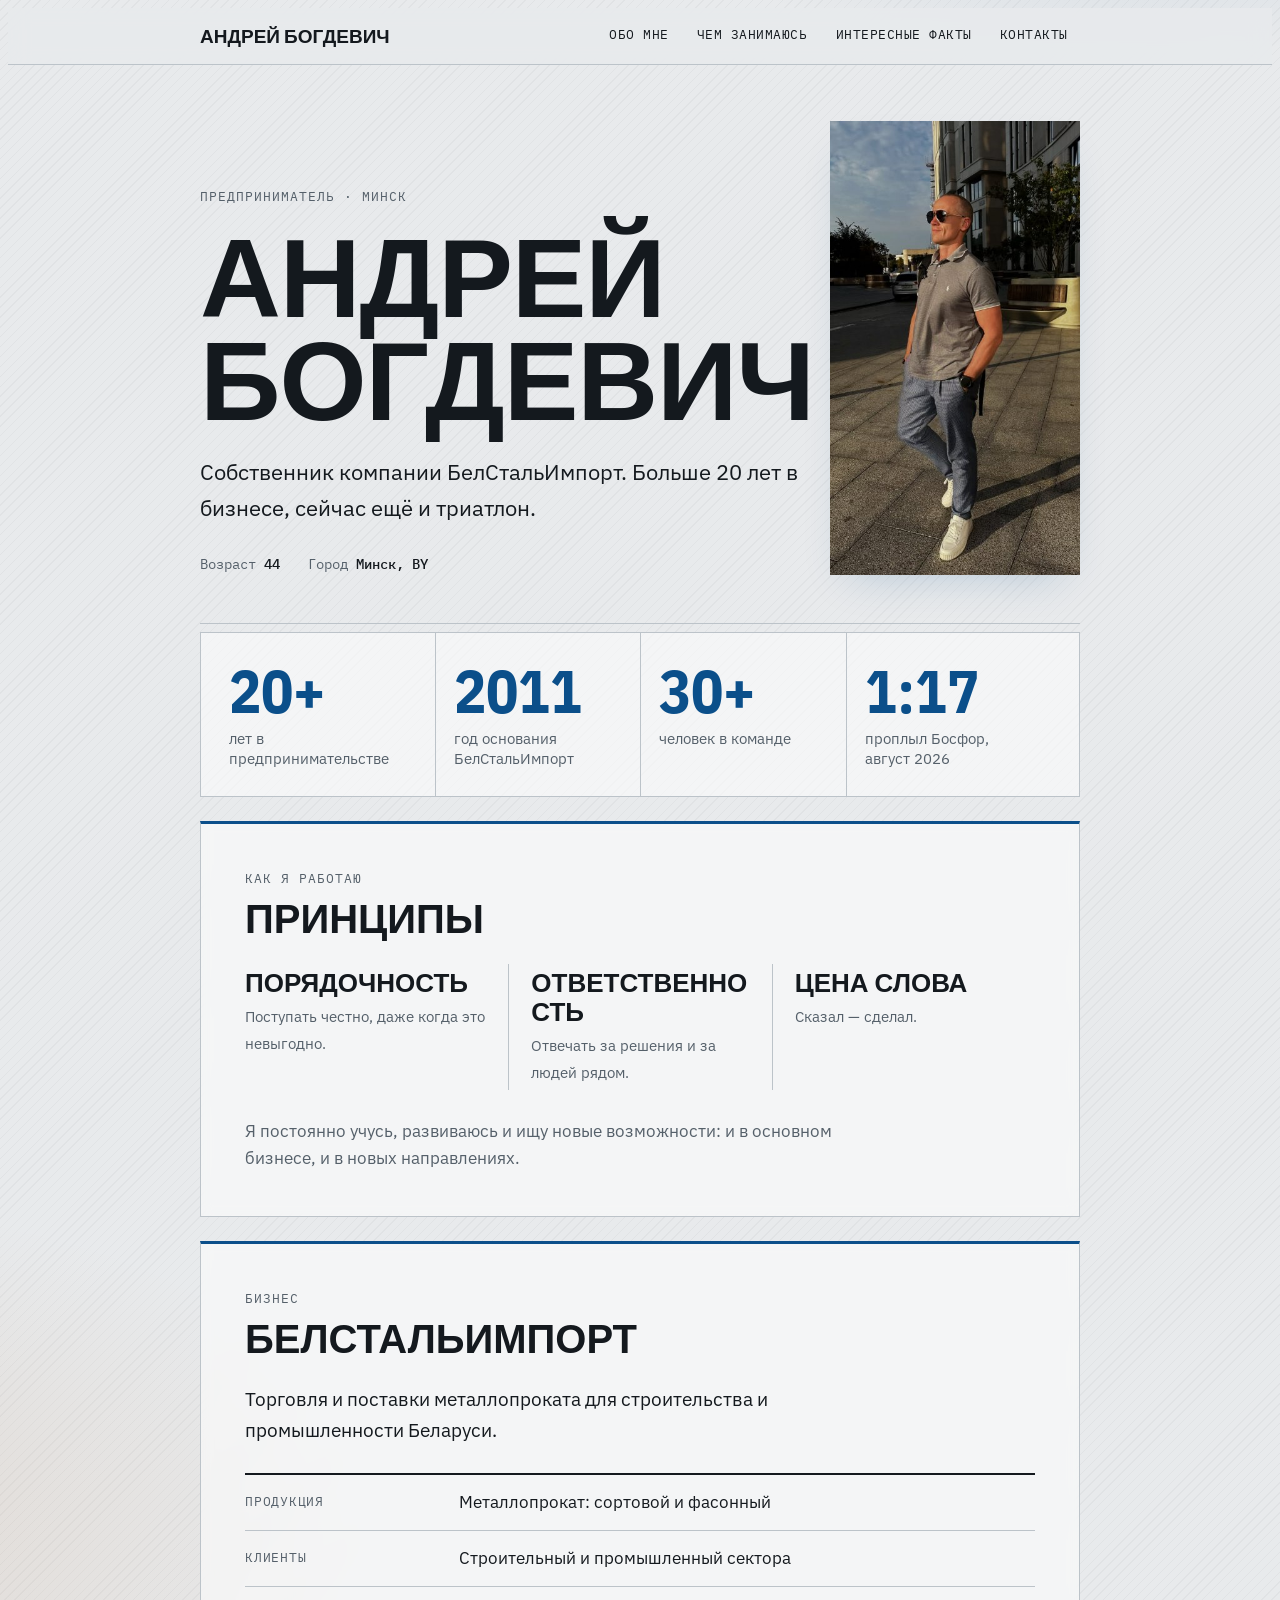
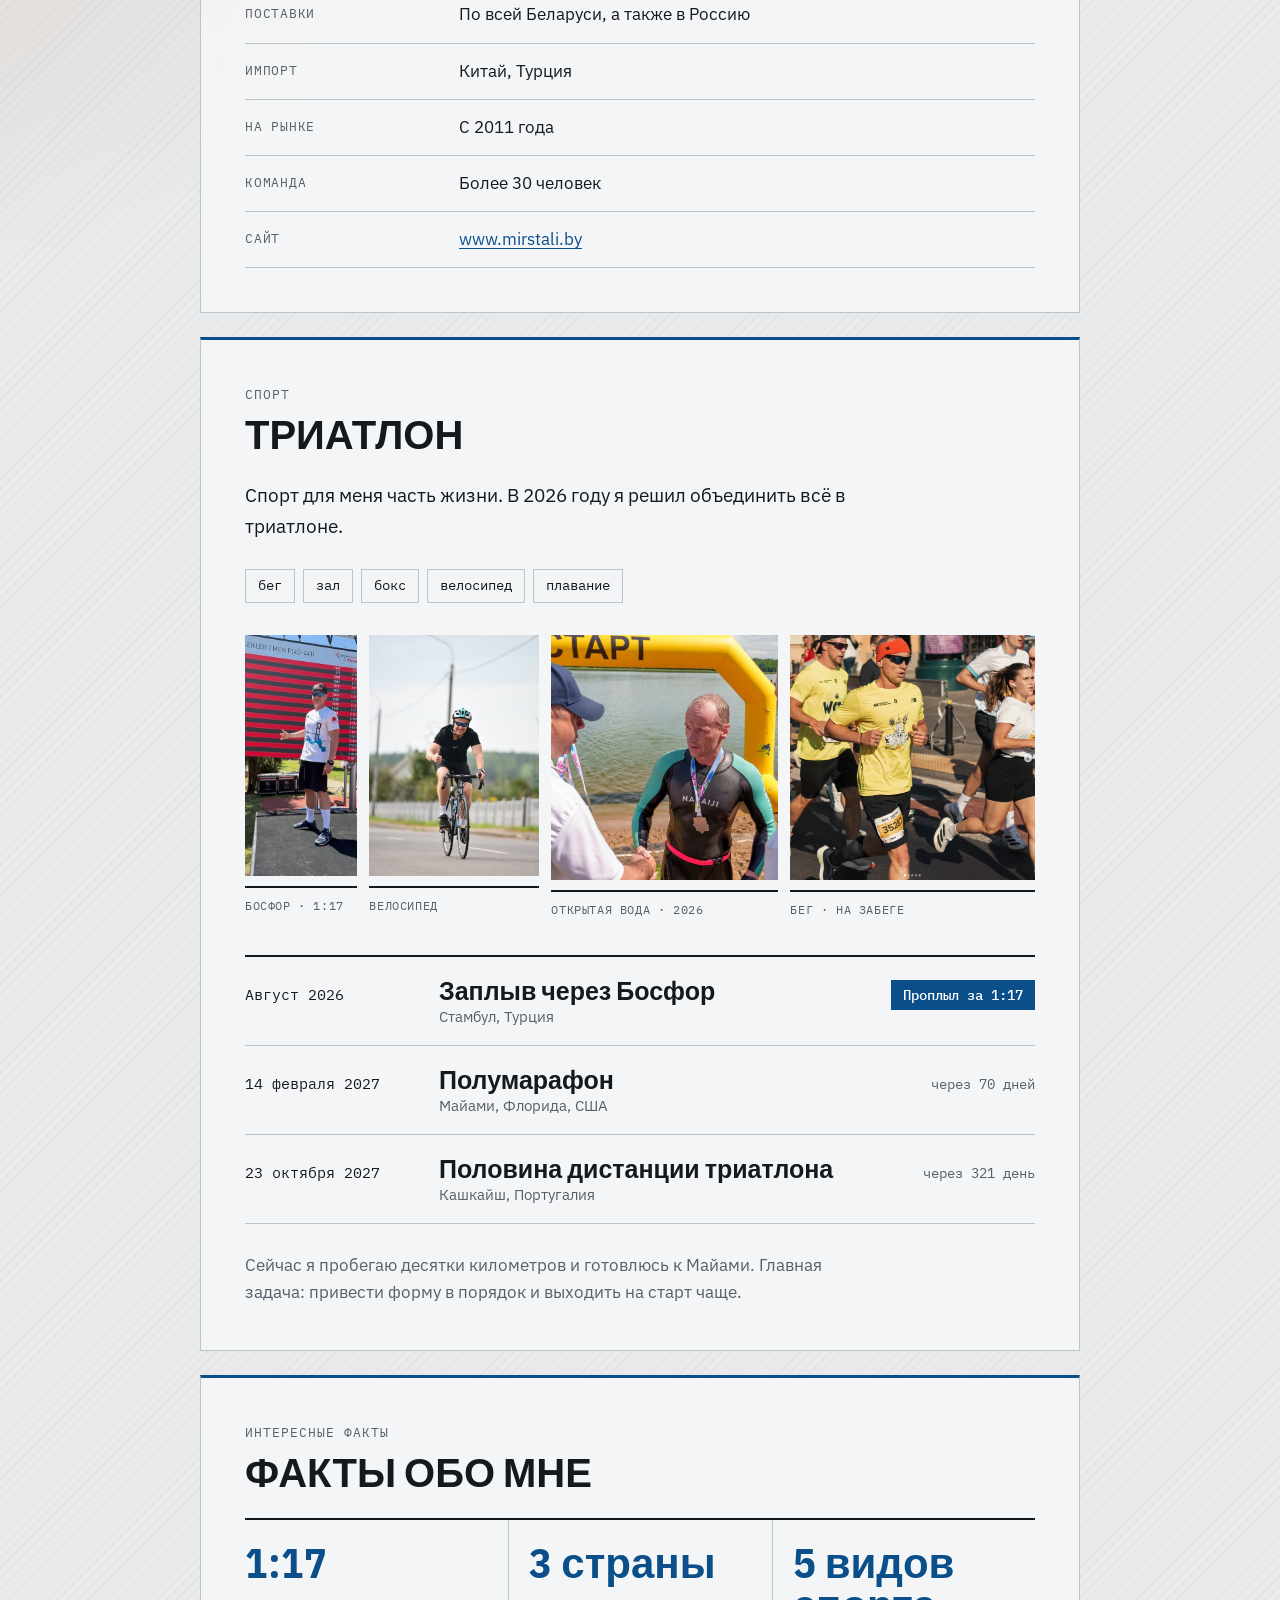
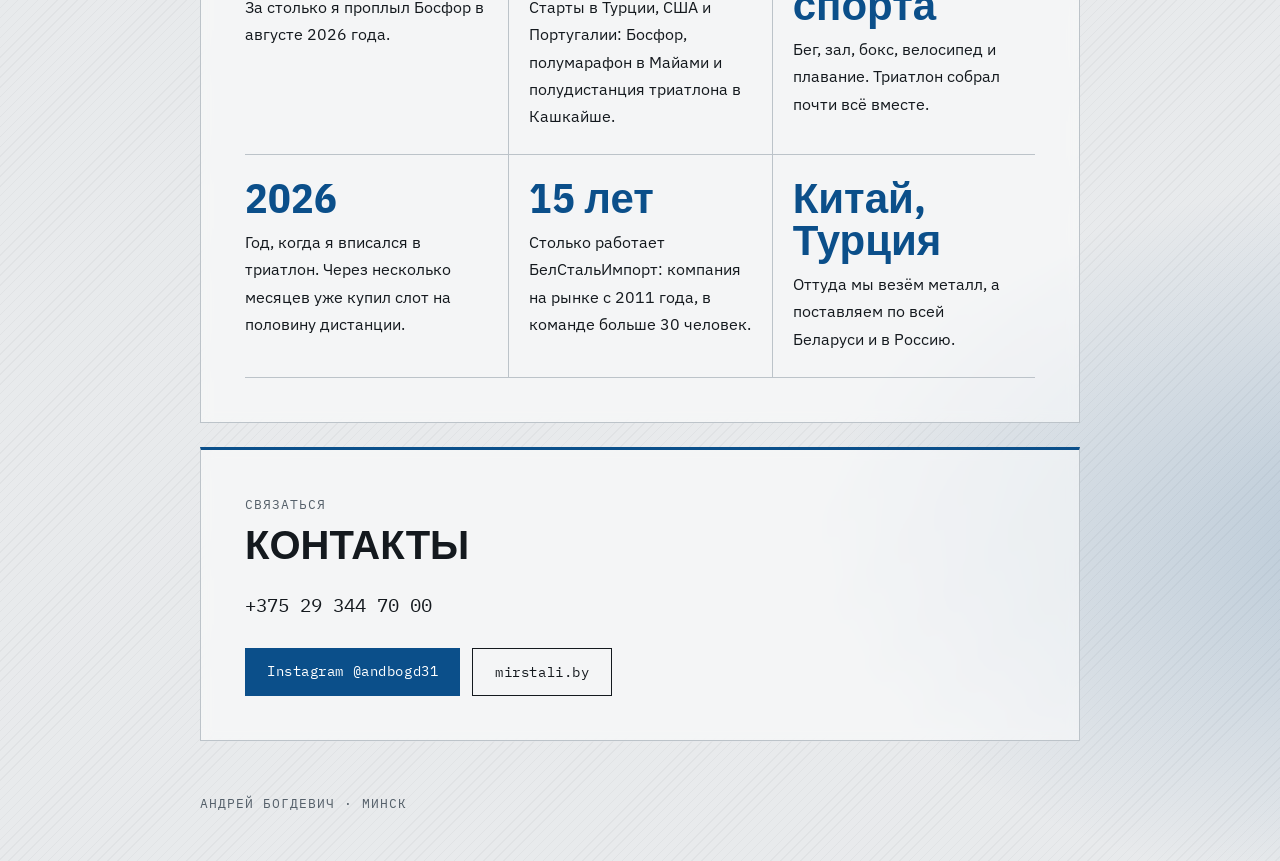
==== index.html @ 74da5e46 "Публикация страницы Persona Co-Authored-By: Claude Opus 5.5 <noreply@anthropic.com>" ====
<!DOCTYPE html>
<html lang="ru">
<head>
<meta charset="utf-8">
<meta name="viewport" content="width=device-width, initial-scale=1, viewport-fit=cover">
<title>Андрей Богдевич</title>
<meta name="description" content="Андрей Богдевич — предприниматель, собственник БелСтальИмпорт, триатлет.">
<link rel="stylesheet" href="https://fonts.googleapis.com/css2?family=IBM+Plex+Mono:wght@400;500&family=IBM+Plex+Sans+Condensed:wght@600;700&family=IBM+Plex+Sans:wght@400;500&display=swap">
<style>
  /* Layout: one steel-grey column, mill-certificate style spec rows, race calendar as a ruled table */
  :root {
    --bg: #E8EAEC;
    --surface: #F3F4F5;
    --fg: #14191E;
    --muted: #55606A;
    --line: #BCC3C9;
    --accent: #0B4F8A;
    --accent-fg: #FFFFFF;
    --glow: rgba(11, 79, 138, .22);
    --glow2: rgba(176, 112, 52, .12);
    --grain: rgba(20, 25, 30, .035);
    --panel: rgba(255, 255, 255, .55);
    --navbg: rgba(232, 234, 236, .88);
    --font-display: "IBM Plex Sans Condensed", "Arial Narrow", Arial, sans-serif;
    --font-body: "IBM Plex Sans", system-ui, -apple-system, "Segoe UI", sans-serif;
    --font-mono: "IBM Plex Mono", ui-monospace, Consolas, monospace;
  }
  @media (prefers-color-scheme: dark) {
    :root:not([data-theme="light"]) {
      --bg: #101418; --surface: #181E24; --fg: #E7EAED; --muted: #98A3AD;
      --line: #2E3740; --accent: #6DB1EE; --accent-fg: #0B1218; --glow: rgba(109,177,238,.18); --glow2: rgba(200,140,80,.09); --grain: rgba(255,255,255,.025); --panel: rgba(24,30,36,.6); --navbg: rgba(16,20,24,.88); color-scheme: dark;
    }
  }
  :root[data-theme="dark"] {
    --bg: #101418; --surface: #181E24; --fg: #E7EAED; --muted: #98A3AD;
    --line: #2E3740; --accent: #6DB1EE; --accent-fg: #0B1218; --glow: rgba(109,177,238,.18); --glow2: rgba(200,140,80,.09); --grain: rgba(255,255,255,.025); --panel: rgba(24,30,36,.6); --navbg: rgba(16,20,24,.88); color-scheme: dark;
  }

  * { box-sizing: border-box; }
  body {
    background:
      radial-gradient(1100px 620px at 88% -8%, var(--glow), transparent 62%),
      radial-gradient(900px 560px at -12% 38%, var(--glow2), transparent 60%),
      radial-gradient(1000px 600px at 110% 92%, var(--glow), transparent 60%),
      repeating-linear-gradient(135deg, var(--grain) 0 1px, transparent 1px 7px),
      var(--bg);
    color: var(--fg);
    font-family: var(--font-body); font-size: 17px; line-height: 1.6;
    padding-block: 0;
  }
  .wrap {
    max-width: 920px; margin: 0 auto;
    padding-left: max(20px, env(safe-area-inset-left, 0px));
    padding-right: max(20px, env(safe-area-inset-right, 0px));
  }
  a { color: var(--accent); text-underline-offset: 3px; }
  a:focus-visible { outline: 2px solid var(--accent); outline-offset: 3px; }

  .label {
    font-family: var(--font-mono); font-size: 12.5px; letter-spacing: .08em;
    text-transform: uppercase; color: var(--muted);
  }

  /* hero */
  .hero { padding-block: 56px 48px; border-bottom: 1px solid var(--line); }
  .hero h1 {
    font-family: var(--font-display); font-weight: 700; text-transform: uppercase;
    font-size: clamp(46px, 11vw, 112px); line-height: .92; letter-spacing: -.01em;
    margin: 18px 0 24px; text-wrap: balance;
  }
  .hero .role { font-size: clamp(18px, 2.6vw, 22px); max-width: 34em; margin: 0 0 28px; }
  .meta { display: flex; flex-wrap: wrap; gap: 8px 28px; }
  .meta span { font-family: var(--font-mono); font-size: 14px; color: var(--muted); }
  .meta b { color: var(--fg); font-weight: 500; }

  /* figures */
  .figures {
    display: grid; grid-template-columns: repeat(4, 1fr); border-bottom: 1px solid var(--line);
  }
  .fig { padding: 28px 18px 28px 0; min-width: 0; }
  .fig + .fig { padding-left: 18px; border-left: 1px solid var(--line); }
  .fig .n {
    font-family: var(--font-display); font-weight: 700; font-size: clamp(38px, 7vw, 60px);
    line-height: 1; color: var(--accent); font-variant-numeric: tabular-nums;
  }
  .fig .t { font-size: 14.5px; color: var(--muted); margin-top: 8px; line-height: 1.35; }

  section {
    background: var(--panel); border: 1px solid var(--line); border-top: 3px solid var(--accent);
    padding: 44px clamp(18px, 4vw, 44px); margin-block: 24px;
    -webkit-backdrop-filter: blur(6px); backdrop-filter: blur(6px);
  }
  .figures { background: var(--panel); border: 1px solid var(--line); margin-top: 8px; padding-inline: clamp(14px, 3vw, 28px); }
  h2 {
    font-family: var(--font-display); font-weight: 700; text-transform: uppercase;
    font-size: clamp(28px, 5vw, 40px); line-height: 1; margin: 10px 0 26px;
  }
  p.lead { font-size: 19px; max-width: 36em; margin: 0 0 28px; }

  /* spec sheet */
  .spec { margin: 0; border-top: 2px solid var(--fg); }
  .spec > div {
    display: grid; grid-template-columns: 190px 1fr; gap: 6px 24px;
    padding: 14px 0; border-bottom: 1px solid var(--line);
  }
  .spec dt { font-family: var(--font-mono); font-size: 13px; letter-spacing: .06em; text-transform: uppercase; color: var(--muted); padding-top: 3px; }
  .spec dd { margin: 0; min-width: 0; }

  /* principles */
  .principles { display: grid; grid-template-columns: repeat(3, 1fr); gap: 0; margin: 0; padding: 0; list-style: none; }
  .principles li { padding: 4px 22px 4px 0; min-width: 0; }
  .principles li + li { padding-left: 22px; border-left: 1px solid var(--line); }
  .principles strong { display: block; font-family: var(--font-display); font-size: clamp(19px, 2.4vw, 26px); overflow-wrap: anywhere; text-transform: uppercase; line-height: 1.1; margin-bottom: 6px; }
  .principles span { color: var(--muted); font-size: 15px; }

  /* race calendar */
  .disc { display: flex; flex-wrap: wrap; gap: 8px; margin: 0 0 32px; padding: 0; list-style: none; }
  .disc li { font-family: var(--font-mono); font-size: 13.5px; padding: 5px 12px; border: 1px solid var(--line); background: var(--surface); }
  .races { border-top: 2px solid var(--fg); margin: 0; padding: 0; list-style: none; }
  .race {
    display: grid; grid-template-columns: 170px 1fr auto; gap: 6px 24px; align-items: baseline;
    padding: 20px 0; border-bottom: 1px solid var(--line);
  }
  .race .date { font-family: var(--font-mono); font-size: 15px; font-variant-numeric: tabular-nums; }
  .race .name { font-family: var(--font-display); font-weight: 600; font-size: 25px; line-height: 1.15; }
  .race .place { color: var(--muted); font-size: 15px; display: block; font-family: var(--font-body); font-weight: 400; margin-top: 2px; }
  .race .stat { font-family: var(--font-mono); font-size: 14px; text-align: right; color: var(--muted); min-width: 0; }
  .race.done .stat { color: var(--accent-fg); background: var(--accent); padding: 4px 12px; font-weight: 500; }
  .goal { margin: 28px 0 0; max-width: 36em; color: var(--muted); }

  /* photos */
  /* photos shown whole: each figure grows by its width/height ratio, so a row shares one height and nothing is cropped */
  .photos { display: flex; gap: 12px; margin: 0 0 36px; align-items: flex-start; }
  .photos .row { display: flex; gap: 12px; min-width: 0; flex-basis: 0; align-items: flex-start; }
  .photos figure { margin: 0; min-width: 0; flex-basis: 0; }
  .photos img { display: block; width: 100%; height: auto; max-width: 100%; background: var(--surface); }
  .photos figcaption { font-family: var(--font-mono); font-size: 12px; letter-spacing: .05em; text-transform: uppercase; color: var(--muted); padding-top: 8px; border-top: 2px solid var(--fg); margin-top: 10px; }
  @media (max-width: 720px) {
    .photos { flex-direction: column; gap: 20px; }
    .photos .row { width: 100%; flex: none !important; }
  }

  /* hero portrait */
  .hero { display: grid; grid-template-columns: minmax(0, 1fr) 250px; gap: 32px; align-items: end; }
  .hero-text { min-width: 0; }
  .portrait { margin: 0; }
  .portrait img { display: block; width: 100%; max-width: 100%; height: auto; background: var(--surface); box-shadow: 0 18px 40px -18px var(--glow); }
  @media (max-width: 720px) {
    .hero { grid-template-columns: 1fr; gap: 24px; }
    .portrait { order: -1; width: min(60%, 240px); }
  }

  /* contacts */
  .links { display: flex; flex-wrap: wrap; gap: 12px; margin-top: 4px; }
  .btn {
    display: inline-block; padding: 12px 22px; background: var(--accent); color: var(--accent-fg);
    text-decoration: none; font-family: var(--font-mono); font-size: 14px; letter-spacing: .04em;
  }
  .btn.alt { background: transparent; color: var(--fg); border: 1px solid var(--fg); }
  .btn:hover { filter: brightness(1.12); }
  .btn:focus-visible { outline: 2px solid var(--fg); outline-offset: 3px; }
  footer { padding-block: 28px 40px; }

  @media (max-width: 720px) {
    body { font-size: 16.5px; }
    .figures { grid-template-columns: repeat(2, 1fr); }
    .fig:nth-child(3) { padding-left: 0; border-left: 0; }
    .fig:nth-child(n+3) { border-top: 1px solid var(--line); }
    .spec > div { grid-template-columns: 1fr; gap: 2px; }
    .principles { grid-template-columns: 1fr; gap: 20px; }
    .principles li, .principles li + li { padding: 0; border-left: 0; }
    .race { grid-template-columns: 1fr; gap: 4px; }
    .race .stat { text-align: left; }
    .race.done .stat { justify-self: start; }
  }
  @media (prefers-reduced-motion: no-preference) {
    .btn { transition: filter .15s; }
  }
  /* top navigation */
  html { scroll-padding-top: calc(64px + env(safe-area-inset-top, 0px)); }
  @media (prefers-reduced-motion: no-preference) { html { scroll-behavior: smooth; } }
  body::before { content: ""; position: fixed; inset: 0 0 auto; height: env(safe-area-inset-top, 0px); z-index: 30; background: var(--navbg); }
  .topnav {
    position: sticky; top: env(safe-area-inset-top, 0px); z-index: 20;
    background: var(--navbg); border-bottom: 1px solid var(--line);
    -webkit-backdrop-filter: blur(10px); backdrop-filter: blur(10px);
  }
  .topnav .in {
    max-width: 920px; margin: 0 auto; min-height: 56px;
    display: flex; align-items: center; justify-content: space-between; gap: 16px;
    padding-left: max(20px, env(safe-area-inset-left, 0px));
    padding-right: max(20px, env(safe-area-inset-right, 0px));
  }
  .brand { font-family: var(--font-display); font-weight: 700; font-size: 19px; text-transform: uppercase; color: var(--fg); text-decoration: none; white-space: nowrap; }
  .topnav nav { display: flex; gap: 4px; overflow-x: auto; min-width: 0; scrollbar-width: none; }
  .topnav nav a {
    font-family: var(--font-mono); font-size: 13px; letter-spacing: .04em; text-transform: uppercase;
    color: var(--fg); text-decoration: none; padding: 8px 12px; white-space: nowrap; border-bottom: 2px solid transparent;
  }
  .topnav nav a:hover { color: var(--accent); border-bottom-color: var(--accent); }
  .topnav nav a:focus-visible { outline: 2px solid var(--accent); outline-offset: 2px; }
  @media (max-width: 720px) {
    .brand { display: none; }
    .topnav .in { justify-content: flex-start; }
    .topnav nav a { padding: 8px 10px; font-size: 12px; }
  }

  /* facts */
  .facts { list-style: none; margin: 0; padding: 0; display: grid; grid-template-columns: repeat(3, 1fr); gap: 0; border-top: 2px solid var(--fg); }
  .facts li { padding: 22px 20px 24px 0; border-bottom: 1px solid var(--line); min-width: 0; }
  .facts li:not(:nth-child(3n+1)) { padding-left: 20px; border-left: 1px solid var(--line); }
  .facts .k { display: block; font-family: var(--font-display); font-weight: 700; font-size: clamp(30px, 4.6vw, 42px); line-height: 1; color: var(--accent); margin-bottom: 10px; font-variant-numeric: tabular-nums; }
  .facts span { font-size: 15.5px; }
  @media (max-width: 720px) {
    .facts { grid-template-columns: 1fr; }
    .facts li, .facts li:not(:nth-child(3n+1)) { padding: 18px 0; border-left: 0; }
  }</style>
</head>
<body>

<header class="topnav">
  <div class="in">
    <a class="brand" href="#about">Андрей Богдевич</a>
    <nav aria-label="Разделы">
      <a href="#about">Обо мне</a>
      <a href="#work">Чем занимаюсь</a>
      <a href="#facts">Интересные факты</a>
      <a href="#contacts">Контакты</a>
    </nav>
  </div>
</header>

<main class="wrap">  <header class="hero" id="about">
    <div class="hero-text">
    <div class="label">Предприниматель · Минск</div>
    <h1>Андрей<br>Богдевич</h1>
    <p class="role">Собственник компании БелСтальИмпорт. Больше 20 лет в бизнесе, сейчас ещё и триатлон.</p>
    <div class="meta">
      <span>Возраст <b>44</b></span>
      <span>Город <b>Минск, BY</b></span>
    </div>
    </div>
    <figure class="portrait">
      <img src="images/portrait.jpg" alt="Андрей Богдевич в городе, в солнечных очках" width="399" height="725">
    </figure>
  </header>

  <div class="figures">
    <div class="fig"><div class="n">20+</div><div class="t">лет в предпринимательстве</div></div>
    <div class="fig"><div class="n">2011</div><div class="t">год основания БелСтальИмпорт</div></div>
    <div class="fig"><div class="n">30+</div><div class="t">человек в команде</div></div>
    <div class="fig"><div class="n">1:17</div><div class="t">проплыл Босфор, август 2026</div></div>
  </div>

  <section id="values">
    <div class="label">Как я работаю</div>
    <h2>Принципы</h2>
    <ul class="principles">
      <li><strong>Порядочность</strong><span>Поступать честно, даже когда это невыгодно.</span></li>
      <li><strong>Ответственность</strong><span>Отвечать за решения и за людей рядом.</span></li>
      <li><strong>Цена слова</strong><span>Сказал — сделал.</span></li>
    </ul>
    <p class="goal">Я постоянно учусь, развиваюсь и ищу новые возможности: и в основном бизнесе, и в новых направлениях.</p>  </section>

  <section id="work">
    <div class="label">Бизнес</div>
    <h2>БелСтальИмпорт</h2>
    <p class="lead">Торговля и поставки металлопроката для строительства и промышленности Беларуси.</p>
    <dl class="spec">
      <div><dt>Продукция</dt><dd>Металлопрокат: сортовой и фасонный</dd></div>
      <div><dt>Клиенты</dt><dd>Строительный и промышленный сектора</dd></div>
      <div><dt>Поставки</dt><dd>По всей Беларуси, а также в Россию</dd></div>
      <div><dt>Импорт</dt><dd>Китай, Турция</dd></div>
      <div><dt>На рынке</dt><dd>С 2011 года</dd></div>
      <div><dt>Команда</dt><dd>Более 30 человек</dd></div>
      <div><dt>Сайт</dt><dd><a href="https://www.mirstali.by" target="_blank" rel="noopener">www.mirstali.by</a></dd></div>
    </dl>
  </section>



  <section id="sport">
    <div class="label">Спорт</div>
    <h2>Триатлон</h2>
    <p class="lead">Спорт для меня часть жизни. В 2026 году я решил объединить всё в триатлоне.</p>
    <ul class="disc">
      <li>бег</li><li>зал</li><li>бокс</li><li>велосипед</li><li>плавание</li>
    </ul>

    <div class="photos">
      <div class="row" style="flex-grow:1.173">
        <figure style="flex-grow:0.467">
          <img src="images/bosphorus.jpg" alt="Андрей у табло результатов заплыва через Босфор, категория мужчины 40–44" width="327" height="700">
          <figcaption>Босфор · 1:17</figcaption>
        </figure>
        <figure style="flex-grow:0.706">
          <img src="images/bike.jpg" alt="Андрей на шоссейном велосипеде показывает большой палец" width="550" height="779">
          <figcaption>Велосипед</figcaption>
        </figure>
      </div>
      <div class="row" style="flex-grow:1.926">
        <figure style="flex-grow:0.927">
          <img src="images/swim.jpg" alt="Андрей в гидрокостюме с медалью на финише заплыва на открытой воде" width="725" height="782">
          <figcaption>Открытая вода · 2026</figcaption>
        </figure>
        <figure style="flex-grow:0.999">
          <img src="images/run.jpg" alt="Андрей бежит на забеге со стартовым номером" width="840" height="841">
          <figcaption>Бег · на забеге</figcaption>
        </figure>
      </div>
    </div>

    <ol class="races">
      <li class="race done">
        <span class="date">Август 2026</span>
        <span class="name">Заплыв через Босфор<span class="place">Стамбул, Турция</span></span>
        <span class="stat">Проплыл за 1:17</span>
      </li>
      <li class="race">
        <span class="date">14 февраля 2027</span>
        <span class="name">Полумарафон<span class="place">Майами, Флорида, США</span></span>
        <span class="stat" data-date="2027-02-14"></span>
      </li>
      <li class="race">
        <span class="date">23 октября 2027</span>
        <span class="name">Половина дистанции триатлона<span class="place">Кашкайш, Португалия</span></span>
        <span class="stat" data-date="2027-10-23"></span>
      </li>
    </ol>
    <p class="goal">Сейчас я пробегаю десятки километров и готовлюсь к Майами. Главная задача: привести форму в порядок и выходить на старт чаще.</p>
  </section>

  <section id="facts">
    <div class="label">Интересные факты</div>
    <h2>Факты обо мне</h2>
    <ul class="facts">
      <li><b class="k">1:17</b><span>За столько я проплыл Босфор в августе 2026 года.</span></li>
      <li><b class="k">3 страны</b><span>Старты в Турции, США и Португалии: Босфор, полумарафон в Майами и полудистанция триатлона в Кашкайше.</span></li>
      <li><b class="k">5 видов спорта</b><span>Бег, зал, бокс, велосипед и плавание. Триатлон собрал почти всё вместе.</span></li>
      <li><b class="k">2026</b><span>Год, когда я вписался в триатлон. Через несколько месяцев уже купил слот на половину дистанции.</span></li>
      <li><b class="k">15 лет</b><span>Столько работает БелСтальИмпорт: компания на рынке с 2011 года, в команде больше 30 человек.</span></li>
      <li><b class="k">Китай, Турция</b><span>Оттуда мы везём металл, а поставляем по всей Беларуси и в Россию.</span></li>
    </ul>
  </section>

  <section id="contacts">    <div class="label">Связаться</div>
    <h2>Контакты</h2>
    <p class="lead" style="font-family:var(--font-mono);user-select:all">+375 29 344 70 00</p>
    <div class="links">
      <a class="btn" href="https://www.instagram.com/andbogd31" target="_blank" rel="noopener">Instagram @andbogd31</a>
      <a class="btn alt" href="https://www.mirstali.by" target="_blank" rel="noopener">mirstali.by</a>
    </div>
  </section>

  <footer class="label">Андрей Богдевич · Минск</footer>
</main>

<script>
  (function () {
    try {
      var now = new Date();
      var today = new Date(now.getFullYear(), now.getMonth(), now.getDate());
      document.querySelectorAll('[data-date]').forEach(function (el) {
        var p = el.getAttribute('data-date').split('-');
        var d = new Date(+p[0], +p[1] - 1, +p[2]);
        var days = Math.round((d - today) / 86400000);
        if (days > 0) {
          var m = days % 10, h = days % 100, w = 'дней';
          if (h < 11 || h > 14) { if (m === 1) w = 'день'; else if (m > 1 && m < 5) w = 'дня'; }
          el.textContent = 'через ' + days + ' ' + w;
        } else if (days === 0) {
          el.textContent = 'сегодня';
        } else {
          el.textContent = 'позади';
        }
      });
    } catch (e) {}
  })();
</script>

</body>
</html>
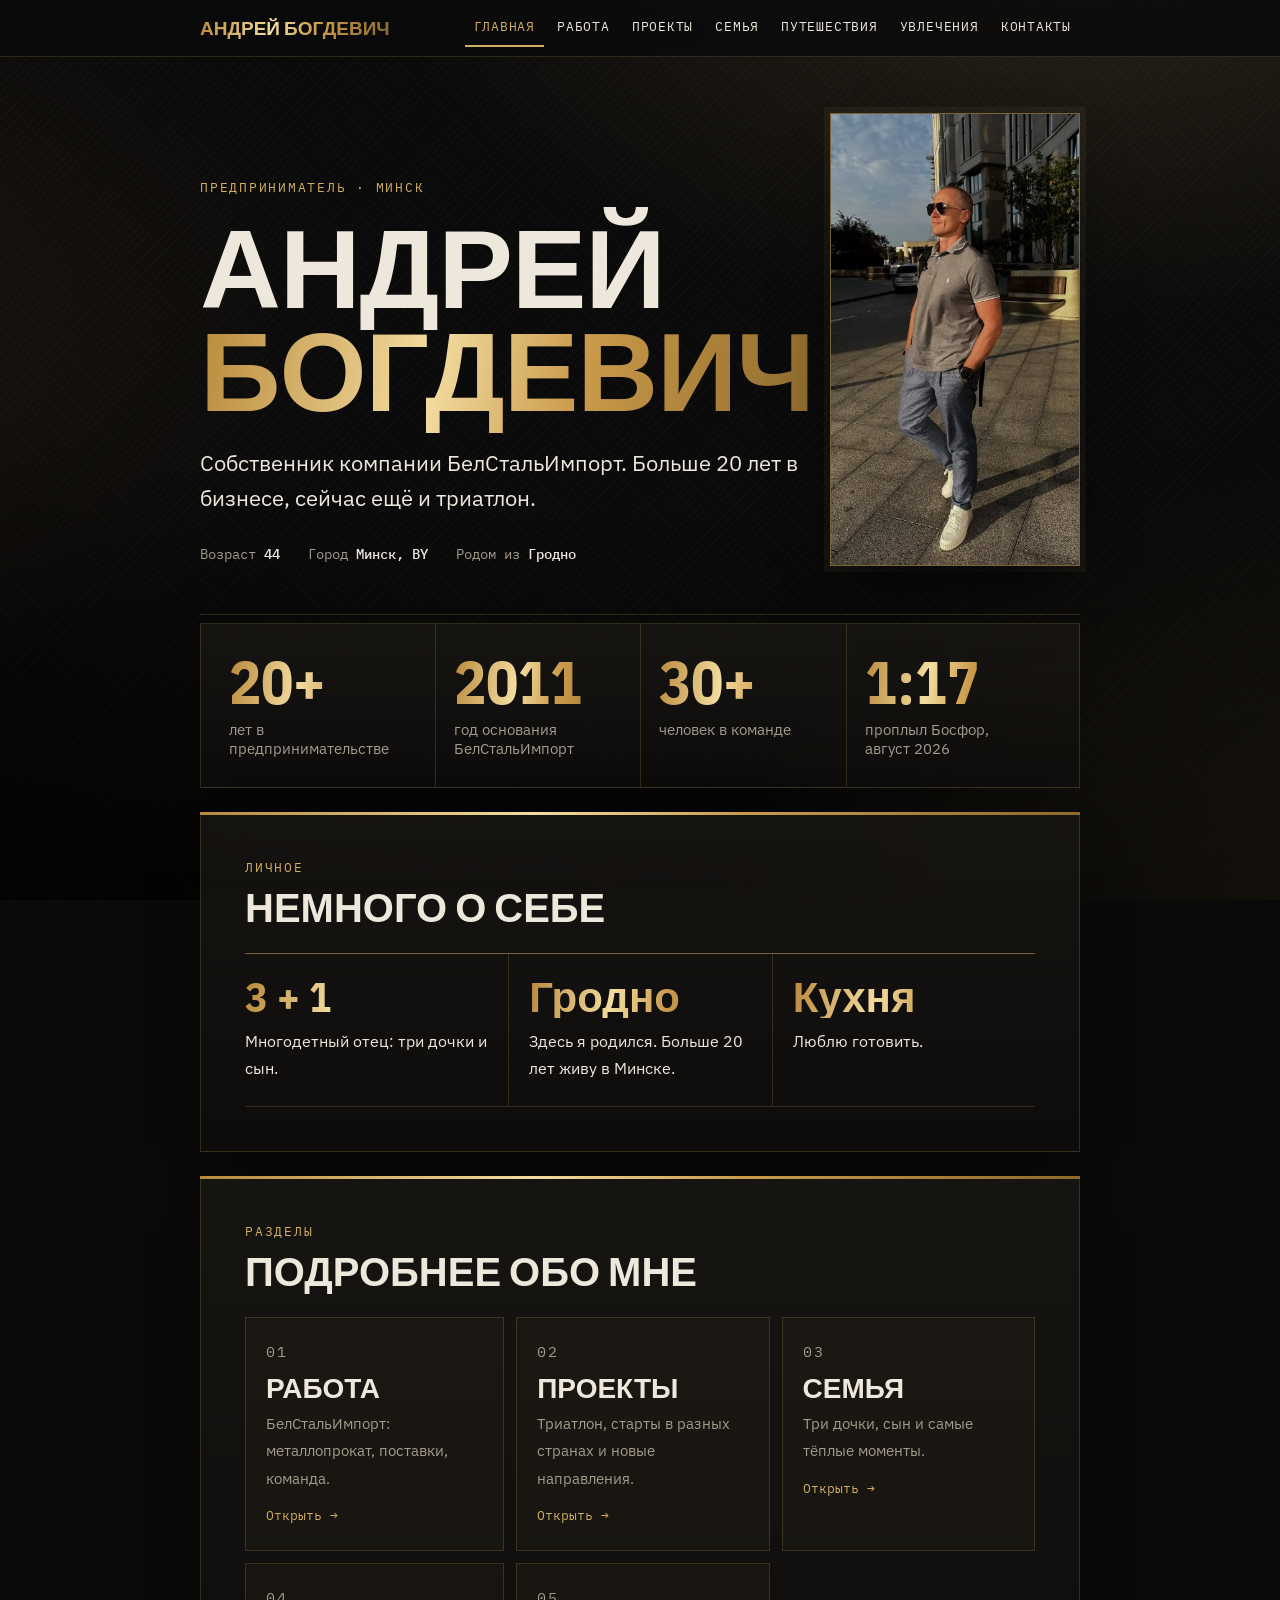
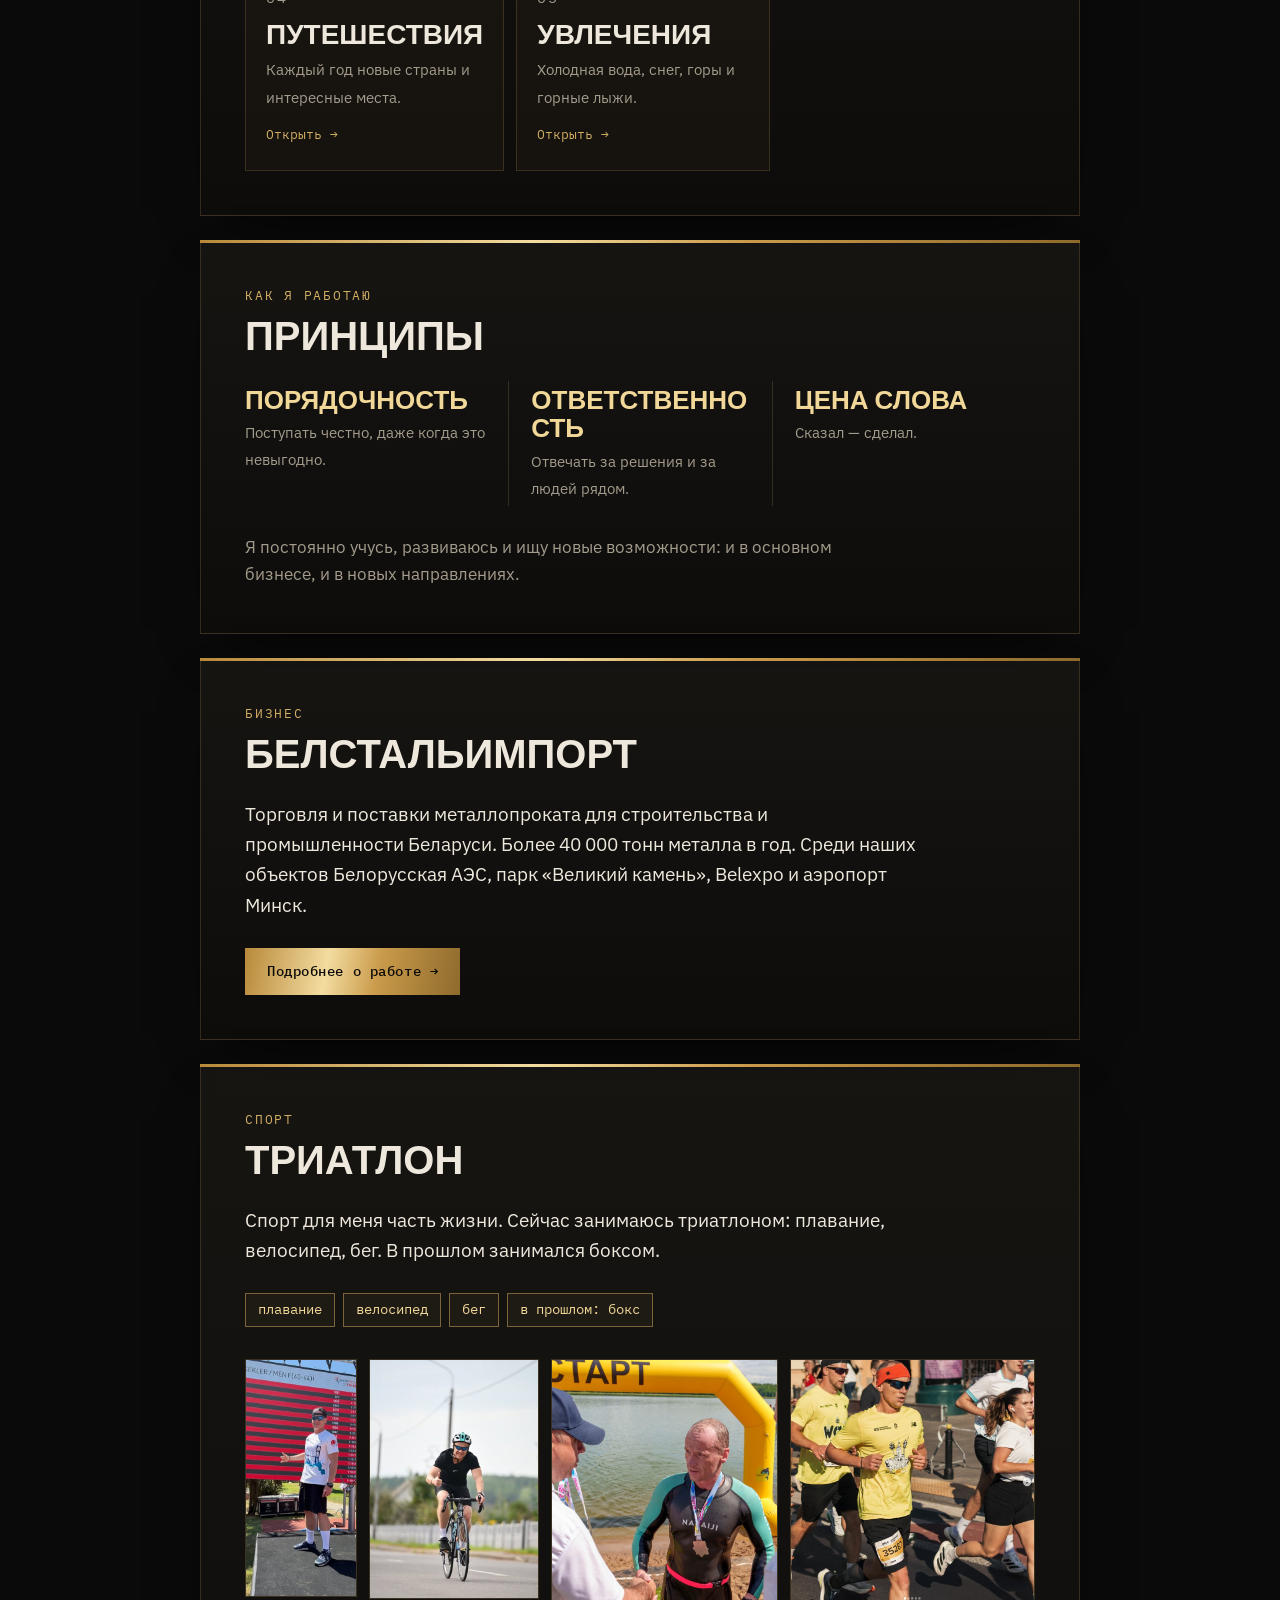
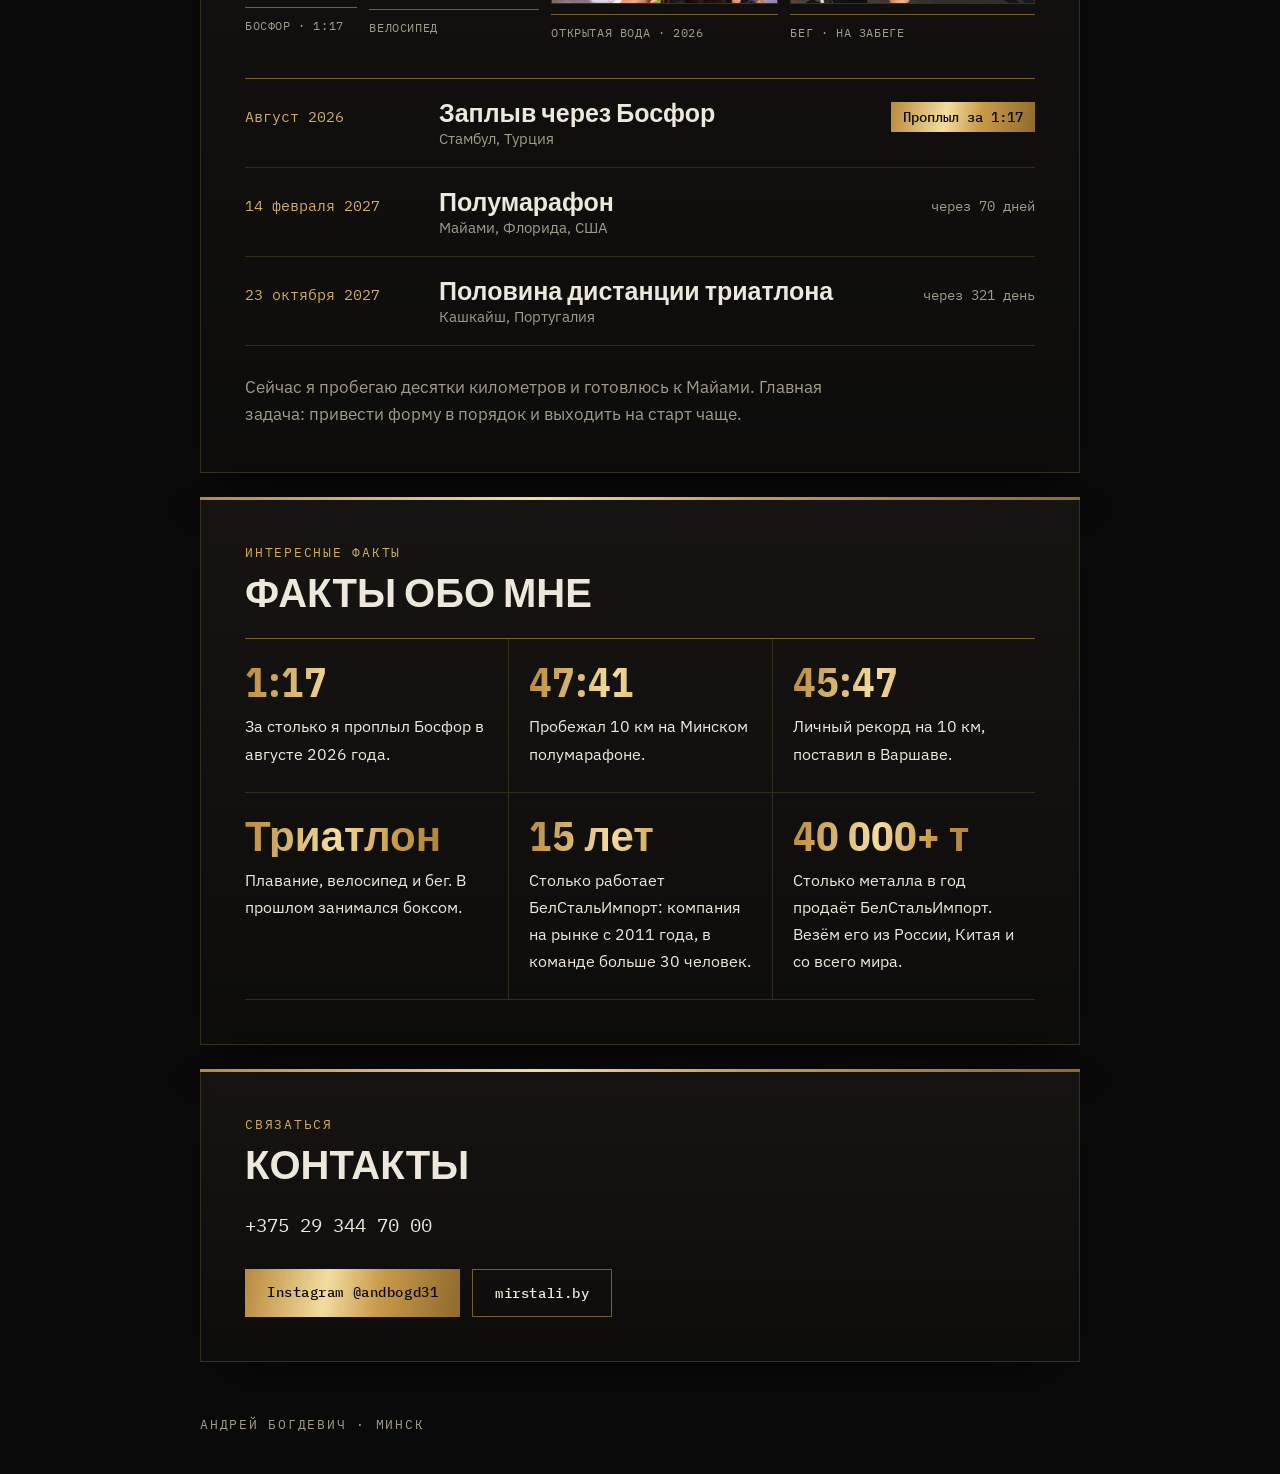
==== commit e4cc4185: "Новые страницы, тёмно-золотой стиль, заливка стали - Страницы: работа, проекты, семья, путешествия, " ====
--- a/index.html
+++ b/index.html
@@ -6,225 +6,20 @@
 <title>Андрей Богдевич</title>
 <meta name="description" content="Андрей Богдевич — предприниматель, собственник БелСтальИмпорт, триатлет.">
 <link rel="stylesheet" href="https://fonts.googleapis.com/css2?family=IBM+Plex+Mono:wght@400;500&family=IBM+Plex+Sans+Condensed:wght@600;700&family=IBM+Plex+Sans:wght@400;500&display=swap">
-<style>
-  /* Layout: one steel-grey column, mill-certificate style spec rows, race calendar as a ruled table */
-  :root {
-    --bg: #E8EAEC;
-    --surface: #F3F4F5;
-    --fg: #14191E;
-    --muted: #55606A;
-    --line: #BCC3C9;
-    --accent: #0B4F8A;
-    --accent-fg: #FFFFFF;
-    --glow: rgba(11, 79, 138, .22);
-    --glow2: rgba(176, 112, 52, .12);
-    --grain: rgba(20, 25, 30, .035);
-    --panel: rgba(255, 255, 255, .55);
-    --navbg: rgba(232, 234, 236, .88);
-    --font-display: "IBM Plex Sans Condensed", "Arial Narrow", Arial, sans-serif;
-    --font-body: "IBM Plex Sans", system-ui, -apple-system, "Segoe UI", sans-serif;
-    --font-mono: "IBM Plex Mono", ui-monospace, Consolas, monospace;
-  }
-  @media (prefers-color-scheme: dark) {
-    :root:not([data-theme="light"]) {
-      --bg: #101418; --surface: #181E24; --fg: #E7EAED; --muted: #98A3AD;
-      --line: #2E3740; --accent: #6DB1EE; --accent-fg: #0B1218; --glow: rgba(109,177,238,.18); --glow2: rgba(200,140,80,.09); --grain: rgba(255,255,255,.025); --panel: rgba(24,30,36,.6); --navbg: rgba(16,20,24,.88); color-scheme: dark;
-    }
-  }
-  :root[data-theme="dark"] {
-    --bg: #101418; --surface: #181E24; --fg: #E7EAED; --muted: #98A3AD;
-    --line: #2E3740; --accent: #6DB1EE; --accent-fg: #0B1218; --glow: rgba(109,177,238,.18); --glow2: rgba(200,140,80,.09); --grain: rgba(255,255,255,.025); --panel: rgba(24,30,36,.6); --navbg: rgba(16,20,24,.88); color-scheme: dark;
-  }
-
-  * { box-sizing: border-box; }
-  body {
-    background:
-      radial-gradient(1100px 620px at 88% -8%, var(--glow), transparent 62%),
-      radial-gradient(900px 560px at -12% 38%, var(--glow2), transparent 60%),
-      radial-gradient(1000px 600px at 110% 92%, var(--glow), transparent 60%),
-      repeating-linear-gradient(135deg, var(--grain) 0 1px, transparent 1px 7px),
-      var(--bg);
-    color: var(--fg);
-    font-family: var(--font-body); font-size: 17px; line-height: 1.6;
-    padding-block: 0;
-  }
-  .wrap {
-    max-width: 920px; margin: 0 auto;
-    padding-left: max(20px, env(safe-area-inset-left, 0px));
-    padding-right: max(20px, env(safe-area-inset-right, 0px));
-  }
-  a { color: var(--accent); text-underline-offset: 3px; }
-  a:focus-visible { outline: 2px solid var(--accent); outline-offset: 3px; }
-
-  .label {
-    font-family: var(--font-mono); font-size: 12.5px; letter-spacing: .08em;
-    text-transform: uppercase; color: var(--muted);
-  }
-
-  /* hero */
-  .hero { padding-block: 56px 48px; border-bottom: 1px solid var(--line); }
-  .hero h1 {
-    font-family: var(--font-display); font-weight: 700; text-transform: uppercase;
-    font-size: clamp(46px, 11vw, 112px); line-height: .92; letter-spacing: -.01em;
-    margin: 18px 0 24px; text-wrap: balance;
-  }
-  .hero .role { font-size: clamp(18px, 2.6vw, 22px); max-width: 34em; margin: 0 0 28px; }
-  .meta { display: flex; flex-wrap: wrap; gap: 8px 28px; }
-  .meta span { font-family: var(--font-mono); font-size: 14px; color: var(--muted); }
-  .meta b { color: var(--fg); font-weight: 500; }
-
-  /* figures */
-  .figures {
-    display: grid; grid-template-columns: repeat(4, 1fr); border-bottom: 1px solid var(--line);
-  }
-  .fig { padding: 28px 18px 28px 0; min-width: 0; }
-  .fig + .fig { padding-left: 18px; border-left: 1px solid var(--line); }
-  .fig .n {
-    font-family: var(--font-display); font-weight: 700; font-size: clamp(38px, 7vw, 60px);
-    line-height: 1; color: var(--accent); font-variant-numeric: tabular-nums;
-  }
-  .fig .t { font-size: 14.5px; color: var(--muted); margin-top: 8px; line-height: 1.35; }
-
-  section {
-    background: var(--panel); border: 1px solid var(--line); border-top: 3px solid var(--accent);
-    padding: 44px clamp(18px, 4vw, 44px); margin-block: 24px;
-    -webkit-backdrop-filter: blur(6px); backdrop-filter: blur(6px);
-  }
-  .figures { background: var(--panel); border: 1px solid var(--line); margin-top: 8px; padding-inline: clamp(14px, 3vw, 28px); }
-  h2 {
-    font-family: var(--font-display); font-weight: 700; text-transform: uppercase;
-    font-size: clamp(28px, 5vw, 40px); line-height: 1; margin: 10px 0 26px;
-  }
-  p.lead { font-size: 19px; max-width: 36em; margin: 0 0 28px; }
-
-  /* spec sheet */
-  .spec { margin: 0; border-top: 2px solid var(--fg); }
-  .spec > div {
-    display: grid; grid-template-columns: 190px 1fr; gap: 6px 24px;
-    padding: 14px 0; border-bottom: 1px solid var(--line);
-  }
-  .spec dt { font-family: var(--font-mono); font-size: 13px; letter-spacing: .06em; text-transform: uppercase; color: var(--muted); padding-top: 3px; }
-  .spec dd { margin: 0; min-width: 0; }
-
-  /* principles */
-  .principles { display: grid; grid-template-columns: repeat(3, 1fr); gap: 0; margin: 0; padding: 0; list-style: none; }
-  .principles li { padding: 4px 22px 4px 0; min-width: 0; }
-  .principles li + li { padding-left: 22px; border-left: 1px solid var(--line); }
-  .principles strong { display: block; font-family: var(--font-display); font-size: clamp(19px, 2.4vw, 26px); overflow-wrap: anywhere; text-transform: uppercase; line-height: 1.1; margin-bottom: 6px; }
-  .principles span { color: var(--muted); font-size: 15px; }
-
-  /* race calendar */
-  .disc { display: flex; flex-wrap: wrap; gap: 8px; margin: 0 0 32px; padding: 0; list-style: none; }
-  .disc li { font-family: var(--font-mono); font-size: 13.5px; padding: 5px 12px; border: 1px solid var(--line); background: var(--surface); }
-  .races { border-top: 2px solid var(--fg); margin: 0; padding: 0; list-style: none; }
-  .race {
-    display: grid; grid-template-columns: 170px 1fr auto; gap: 6px 24px; align-items: baseline;
-    padding: 20px 0; border-bottom: 1px solid var(--line);
-  }
-  .race .date { font-family: var(--font-mono); font-size: 15px; font-variant-numeric: tabular-nums; }
-  .race .name { font-family: var(--font-display); font-weight: 600; font-size: 25px; line-height: 1.15; }
-  .race .place { color: var(--muted); font-size: 15px; display: block; font-family: var(--font-body); font-weight: 400; margin-top: 2px; }
-  .race .stat { font-family: var(--font-mono); font-size: 14px; text-align: right; color: var(--muted); min-width: 0; }
-  .race.done .stat { color: var(--accent-fg); background: var(--accent); padding: 4px 12px; font-weight: 500; }
-  .goal { margin: 28px 0 0; max-width: 36em; color: var(--muted); }
-
-  /* photos */
-  /* photos shown whole: each figure grows by its width/height ratio, so a row shares one height and nothing is cropped */
-  .photos { display: flex; gap: 12px; margin: 0 0 36px; align-items: flex-start; }
-  .photos .row { display: flex; gap: 12px; min-width: 0; flex-basis: 0; align-items: flex-start; }
-  .photos figure { margin: 0; min-width: 0; flex-basis: 0; }
-  .photos img { display: block; width: 100%; height: auto; max-width: 100%; background: var(--surface); }
-  .photos figcaption { font-family: var(--font-mono); font-size: 12px; letter-spacing: .05em; text-transform: uppercase; color: var(--muted); padding-top: 8px; border-top: 2px solid var(--fg); margin-top: 10px; }
-  @media (max-width: 720px) {
-    .photos { flex-direction: column; gap: 20px; }
-    .photos .row { width: 100%; flex: none !important; }
-  }
-
-  /* hero portrait */
-  .hero { display: grid; grid-template-columns: minmax(0, 1fr) 250px; gap: 32px; align-items: end; }
-  .hero-text { min-width: 0; }
-  .portrait { margin: 0; }
-  .portrait img { display: block; width: 100%; max-width: 100%; height: auto; background: var(--surface); box-shadow: 0 18px 40px -18px var(--glow); }
-  @media (max-width: 720px) {
-    .hero { grid-template-columns: 1fr; gap: 24px; }
-    .portrait { order: -1; width: min(60%, 240px); }
-  }
-
-  /* contacts */
-  .links { display: flex; flex-wrap: wrap; gap: 12px; margin-top: 4px; }
-  .btn {
-    display: inline-block; padding: 12px 22px; background: var(--accent); color: var(--accent-fg);
-    text-decoration: none; font-family: var(--font-mono); font-size: 14px; letter-spacing: .04em;
-  }
-  .btn.alt { background: transparent; color: var(--fg); border: 1px solid var(--fg); }
-  .btn:hover { filter: brightness(1.12); }
-  .btn:focus-visible { outline: 2px solid var(--fg); outline-offset: 3px; }
-  footer { padding-block: 28px 40px; }
-
-  @media (max-width: 720px) {
-    body { font-size: 16.5px; }
-    .figures { grid-template-columns: repeat(2, 1fr); }
-    .fig:nth-child(3) { padding-left: 0; border-left: 0; }
-    .fig:nth-child(n+3) { border-top: 1px solid var(--line); }
-    .spec > div { grid-template-columns: 1fr; gap: 2px; }
-    .principles { grid-template-columns: 1fr; gap: 20px; }
-    .principles li, .principles li + li { padding: 0; border-left: 0; }
-    .race { grid-template-columns: 1fr; gap: 4px; }
-    .race .stat { text-align: left; }
-    .race.done .stat { justify-self: start; }
-  }
-  @media (prefers-reduced-motion: no-preference) {
-    .btn { transition: filter .15s; }
-  }
-  /* top navigation */
-  html { scroll-padding-top: calc(64px + env(safe-area-inset-top, 0px)); }
-  @media (prefers-reduced-motion: no-preference) { html { scroll-behavior: smooth; } }
-  body::before { content: ""; position: fixed; inset: 0 0 auto; height: env(safe-area-inset-top, 0px); z-index: 30; background: var(--navbg); }
-  .topnav {
-    position: sticky; top: env(safe-area-inset-top, 0px); z-index: 20;
-    background: var(--navbg); border-bottom: 1px solid var(--line);
-    -webkit-backdrop-filter: blur(10px); backdrop-filter: blur(10px);
-  }
-  .topnav .in {
-    max-width: 920px; margin: 0 auto; min-height: 56px;
-    display: flex; align-items: center; justify-content: space-between; gap: 16px;
-    padding-left: max(20px, env(safe-area-inset-left, 0px));
-    padding-right: max(20px, env(safe-area-inset-right, 0px));
-  }
-  .brand { font-family: var(--font-display); font-weight: 700; font-size: 19px; text-transform: uppercase; color: var(--fg); text-decoration: none; white-space: nowrap; }
-  .topnav nav { display: flex; gap: 4px; overflow-x: auto; min-width: 0; scrollbar-width: none; }
-  .topnav nav a {
-    font-family: var(--font-mono); font-size: 13px; letter-spacing: .04em; text-transform: uppercase;
-    color: var(--fg); text-decoration: none; padding: 8px 12px; white-space: nowrap; border-bottom: 2px solid transparent;
-  }
-  .topnav nav a:hover { color: var(--accent); border-bottom-color: var(--accent); }
-  .topnav nav a:focus-visible { outline: 2px solid var(--accent); outline-offset: 2px; }
-  @media (max-width: 720px) {
-    .brand { display: none; }
-    .topnav .in { justify-content: flex-start; }
-    .topnav nav a { padding: 8px 10px; font-size: 12px; }
-  }
-
-  /* facts */
-  .facts { list-style: none; margin: 0; padding: 0; display: grid; grid-template-columns: repeat(3, 1fr); gap: 0; border-top: 2px solid var(--fg); }
-  .facts li { padding: 22px 20px 24px 0; border-bottom: 1px solid var(--line); min-width: 0; }
-  .facts li:not(:nth-child(3n+1)) { padding-left: 20px; border-left: 1px solid var(--line); }
-  .facts .k { display: block; font-family: var(--font-display); font-weight: 700; font-size: clamp(30px, 4.6vw, 42px); line-height: 1; color: var(--accent); margin-bottom: 10px; font-variant-numeric: tabular-nums; }
-  .facts span { font-size: 15.5px; }
-  @media (max-width: 720px) {
-    .facts { grid-template-columns: 1fr; }
-    .facts li, .facts li:not(:nth-child(3n+1)) { padding: 18px 0; border-left: 0; }
-  }</style>
+<link rel="stylesheet" href="style.css">
 </head>
 <body>
 
 <header class="topnav">
   <div class="in">
-    <a class="brand" href="#about">Андрей Богдевич</a>
-    <nav aria-label="Разделы">
-      <a href="#about">Обо мне</a>
-      <a href="#work">Чем занимаюсь</a>
-      <a href="#facts">Интересные факты</a>
+    <a class="brand gold-text" href="index.html">Андрей Богдевич</a>
+    <nav aria-label="Страницы">
+      <a href="index.html" aria-current="page">Главная</a>
+      <a href="work.html">Работа</a>
+      <a href="projects.html">Проекты</a>
+      <a href="family.html">Семья</a>
+      <a href="travel.html">Путешествия</a>
+      <a href="hobbies.html">Увлечения</a>
       <a href="#contacts">Контакты</a>
     </nav>
   </div>
@@ -233,11 +28,12 @@
 <main class="wrap">  <header class="hero" id="about">
     <div class="hero-text">
     <div class="label">Предприниматель · Минск</div>
-    <h1>Андрей<br>Богдевич</h1>
+    <h1>Андрей<br><span class="gold-text">Богдевич</span></h1>
     <p class="role">Собственник компании БелСтальИмпорт. Больше 20 лет в бизнесе, сейчас ещё и триатлон.</p>
     <div class="meta">
       <span>Возраст <b>44</b></span>
       <span>Город <b>Минск, BY</b></span>
+      <span>Родом из <b>Гродно</b></span>
     </div>
     </div>
     <figure class="portrait">
@@ -252,6 +48,28 @@
     <div class="fig"><div class="n">1:17</div><div class="t">проплыл Босфор, август 2026</div></div>
   </div>
 
+  <section id="personal">
+    <div class="label">Личное</div>
+    <h2>Немного о себе</h2>
+    <ul class="facts">
+      <li><b class="k">3 + 1</b><span>Многодетный отец: три дочки и сын.</span></li>
+      <li><b class="k">Гродно</b><span>Здесь я родился. Больше 20 лет живу в Минске.</span></li>
+      <li><b class="k">Кухня</b><span>Люблю готовить.</span></li>
+    </ul>
+  </section>
+
+  <section id="pages">
+    <div class="label">Разделы</div>
+    <h2>Подробнее обо мне</h2>
+    <ul class="cards">
+      <li><a class="card" href="work.html"><span class="label">01</span><strong>Работа</strong><span>БелСтальИмпорт: металлопрокат, поставки, команда.</span><span class="go">Открыть →</span></a></li>
+      <li><a class="card" href="projects.html"><span class="label">02</span><strong>Проекты</strong><span>Триатлон, старты в разных странах и новые направления.</span><span class="go">Открыть →</span></a></li>
+      <li><a class="card" href="family.html"><span class="label">03</span><strong>Семья</strong><span>Три дочки, сын и самые тёплые моменты.</span><span class="go">Открыть →</span></a></li>
+      <li><a class="card" href="travel.html"><span class="label">04</span><strong>Путешествия</strong><span>Каждый год новые страны и интересные места.</span><span class="go">Открыть →</span></a></li>
+      <li><a class="card" href="hobbies.html"><span class="label">05</span><strong>Увлечения</strong><span>Холодная вода, снег, горы и горные лыжи.</span><span class="go">Открыть →</span></a></li>
+    </ul>
+  </section>
+
   <section id="values">
     <div class="label">Как я работаю</div>
     <h2>Принципы</h2>
@@ -265,26 +83,16 @@
   <section id="work">
     <div class="label">Бизнес</div>
     <h2>БелСтальИмпорт</h2>
-    <p class="lead">Торговля и поставки металлопроката для строительства и промышленности Беларуси.</p>
-    <dl class="spec">
-      <div><dt>Продукция</dt><dd>Металлопрокат: сортовой и фасонный</dd></div>
-      <div><dt>Клиенты</dt><dd>Строительный и промышленный сектора</dd></div>
-      <div><dt>Поставки</dt><dd>По всей Беларуси, а также в Россию</dd></div>
-      <div><dt>Импорт</dt><dd>Китай, Турция</dd></div>
-      <div><dt>На рынке</dt><dd>С 2011 года</dd></div>
-      <div><dt>Команда</dt><dd>Более 30 человек</dd></div>
-      <div><dt>Сайт</dt><dd><a href="https://www.mirstali.by" target="_blank" rel="noopener">www.mirstali.by</a></dd></div>
-    </dl>
+    <p class="lead">Торговля и поставки металлопроката для строительства и промышленности Беларуси. Более 40 000 тонн металла в год. Среди наших объектов Белорусская АЭС, парк «Великий камень», Belexpo и аэропорт Минск.</p>
+    <div class="links"><a class="btn" href="work.html">Подробнее о работе →</a></div>
   </section>
-
-
 
   <section id="sport">
     <div class="label">Спорт</div>
     <h2>Триатлон</h2>
-    <p class="lead">Спорт для меня часть жизни. В 2026 году я решил объединить всё в триатлоне.</p>
+    <p class="lead">Спорт для меня часть жизни. Сейчас занимаюсь триатлоном: плавание, велосипед, бег. В прошлом занимался боксом.</p>
     <ul class="disc">
-      <li>бег</li><li>зал</li><li>бокс</li><li>велосипед</li><li>плавание</li>
+      <li>плавание</li><li>велосипед</li><li>бег</li><li>в прошлом: бокс</li>
     </ul>
 
     <div class="photos">
@@ -335,11 +143,11 @@
     <h2>Факты обо мне</h2>
     <ul class="facts">
       <li><b class="k">1:17</b><span>За столько я проплыл Босфор в августе 2026 года.</span></li>
-      <li><b class="k">3 страны</b><span>Старты в Турции, США и Португалии: Босфор, полумарафон в Майами и полудистанция триатлона в Кашкайше.</span></li>
-      <li><b class="k">5 видов спорта</b><span>Бег, зал, бокс, велосипед и плавание. Триатлон собрал почти всё вместе.</span></li>
-      <li><b class="k">2026</b><span>Год, когда я вписался в триатлон. Через несколько месяцев уже купил слот на половину дистанции.</span></li>
+      <li><b class="k">47:41</b><span>Пробежал 10 км на Минском полумарафоне.</span></li>
+      <li><b class="k">45:47</b><span>Личный рекорд на 10 км, поставил в Варшаве.</span></li>
+      <li><b class="k">Триатлон</b><span>Плавание, велосипед и бег. В прошлом занимался боксом.</span></li>
       <li><b class="k">15 лет</b><span>Столько работает БелСтальИмпорт: компания на рынке с 2011 года, в команде больше 30 человек.</span></li>
-      <li><b class="k">Китай, Турция</b><span>Оттуда мы везём металл, а поставляем по всей Беларуси и в Россию.</span></li>
+      <li><b class="k">40 000+ т</b><span>Столько металла в год продаёт БелСтальИмпорт. Везём его из России, Китая и со всего мира.</span></li>
     </ul>
   </section>
 
--- a/style.css
+++ b/style.css
@@ -0,0 +1,368 @@
+/* Общие стили всех страниц.
+   Идея: тёмный графит с золотом. Одна колонка, строки характеристик в стиле
+   сертификата качества на металл, календарь стартов в виде таблицы с линейками. */
+:root {
+  --bg: #0A0A0B;
+  --surface: #16150F;
+  --fg: #EEE8DC;
+  --muted: #A39B8B;
+  --line: rgba(200, 163, 90, .2);
+  --line-strong: rgba(200, 163, 90, .55);
+  --accent: #D2AE63;
+  --accent-2: #F1D898;
+  --accent-fg: #0B0A08;
+  --gold: linear-gradient(100deg, #B8893A 0%, #F3DCA0 38%, #C99A4A 62%, #8E6A2C 100%);
+  --panel: linear-gradient(180deg, rgba(26, 24, 20, .78), rgba(14, 13, 12, .78));
+  --navbg: rgba(10, 10, 11, .82);
+  --font-display: "IBM Plex Sans Condensed", "Arial Narrow", Arial, sans-serif;
+  --font-body: "IBM Plex Sans", system-ui, -apple-system, "Segoe UI", sans-serif;
+  --font-mono: "IBM Plex Mono", ui-monospace, Consolas, monospace;
+  color-scheme: dark;
+}
+
+* { box-sizing: border-box; }
+html { background: var(--bg); }
+body {
+  margin: 0;
+  min-height: 100vh;
+  background:
+    radial-gradient(1200px 700px at 85% -10%, rgba(210, 174, 99, .16), transparent 60%),
+    radial-gradient(900px 600px at -15% 35%, rgba(150, 105, 45, .11), transparent 62%),
+    radial-gradient(1100px 700px at 110% 95%, rgba(210, 174, 99, .09), transparent 60%),
+    radial-gradient(140% 100% at 50% 0%, transparent 55%, rgba(0, 0, 0, .65) 100%),
+    repeating-linear-gradient(135deg, rgba(210, 174, 99, .028) 0 1px, transparent 1px 6px),
+    repeating-linear-gradient(45deg, rgba(255, 255, 255, .012) 0 1px, transparent 1px 9px),
+    var(--bg);
+  background-attachment: fixed;
+  color: var(--fg);
+  font-family: var(--font-body); font-size: 17px; line-height: 1.6;
+}
+::selection { background: var(--accent); color: var(--accent-fg); }
+.wrap {
+  max-width: 920px; margin: 0 auto;
+  padding-left: max(20px, env(safe-area-inset-left, 0px));
+  padding-right: max(20px, env(safe-area-inset-right, 0px));
+}
+a { color: var(--accent); text-underline-offset: 3px; }
+a:hover { color: var(--accent-2); }
+a:focus-visible { outline: 2px solid var(--accent); outline-offset: 3px; }
+
+.label {
+  font-family: var(--font-mono); font-size: 12.5px; letter-spacing: .14em;
+  text-transform: uppercase; color: var(--accent);
+}
+.gold-text {
+  background: var(--gold); -webkit-background-clip: text; background-clip: text;
+  color: transparent; -webkit-text-fill-color: transparent;
+}
+
+/* hero */
+.hero {
+  padding-block: 56px 48px; border-bottom: 1px solid var(--line);
+  display: grid; grid-template-columns: minmax(0, 1fr) 250px; gap: 32px; align-items: end;
+}
+.hero.solo { grid-template-columns: 1fr; padding-block: 56px 40px; }
+.hero-text { min-width: 0; }
+.hero h1 {
+  font-family: var(--font-display); font-weight: 700; text-transform: uppercase;
+  font-size: clamp(46px, 11vw, 112px); line-height: .92; letter-spacing: -.01em;
+  margin: 18px 0 24px; text-wrap: balance;
+}
+.hero.solo h1 { font-size: clamp(42px, 9vw, 88px); }
+.hero .role { font-size: clamp(18px, 2.6vw, 22px); max-width: 34em; margin: 0 0 28px; }
+.meta { display: flex; flex-wrap: wrap; gap: 8px 28px; }
+.meta span { font-family: var(--font-mono); font-size: 14px; color: var(--muted); }
+.meta b { color: var(--fg); font-weight: 500; }
+.portrait { margin: 0; position: relative; }
+.portrait img {
+  display: block; width: 100%; max-width: 100%; height: auto; background: var(--surface);
+  border: 1px solid var(--line-strong);
+  box-shadow: 0 30px 60px -24px rgba(0, 0, 0, .9), 0 0 0 6px rgba(210, 174, 99, .06);
+}
+
+/* figures */
+.figures {
+  display: grid; grid-template-columns: repeat(4, 1fr);
+  background: var(--panel); border: 1px solid var(--line); margin-top: 8px;
+  padding-inline: clamp(14px, 3vw, 28px);
+}
+.fig { padding: 28px 18px 28px 0; min-width: 0; }
+.fig + .fig { padding-left: 18px; border-left: 1px solid var(--line); }
+.fig .n {
+  font-family: var(--font-display); font-weight: 700; font-size: clamp(38px, 7vw, 60px);
+  line-height: 1; font-variant-numeric: tabular-nums;
+  background: var(--gold); -webkit-background-clip: text; background-clip: text;
+  color: transparent; -webkit-text-fill-color: transparent;
+}
+.fig .t { font-size: 14.5px; color: var(--muted); margin-top: 8px; line-height: 1.35; }
+
+section {
+  position: relative;
+  background: var(--panel); border: 1px solid var(--line);
+  padding: 44px clamp(18px, 4vw, 44px); margin-block: 24px;
+  box-shadow: 0 24px 60px -30px rgba(0, 0, 0, .8);
+  -webkit-backdrop-filter: blur(6px); backdrop-filter: blur(6px);
+}
+section::before {
+  content: ""; position: absolute; left: -1px; right: -1px; top: -1px; height: 3px;
+  background: var(--gold);
+}
+h2 {
+  font-family: var(--font-display); font-weight: 700; text-transform: uppercase;
+  font-size: clamp(28px, 5vw, 40px); line-height: 1; margin: 10px 0 26px;
+}
+p.lead { font-size: 19px; max-width: 36em; margin: 0 0 28px; }
+p.text { max-width: 38em; margin: 0 0 18px; }
+
+/* spec sheet */
+.spec { margin: 0; border-top: 1px solid var(--line-strong); }
+.spec > div {
+  display: grid; grid-template-columns: 190px 1fr; gap: 6px 24px;
+  padding: 14px 0; border-bottom: 1px solid var(--line);
+}
+.spec dt { font-family: var(--font-mono); font-size: 13px; letter-spacing: .06em; text-transform: uppercase; color: var(--muted); padding-top: 3px; }
+.spec dd { margin: 0; min-width: 0; }
+
+/* principles / strengths */
+.principles { display: grid; grid-template-columns: repeat(3, 1fr); gap: 0; margin: 0; padding: 0; list-style: none; }
+.principles li { padding: 4px 22px 4px 0; min-width: 0; }
+.principles li + li { padding-left: 22px; border-left: 1px solid var(--line); }
+.principles strong { display: block; font-family: var(--font-display); font-size: clamp(19px, 2.4vw, 26px); overflow-wrap: anywhere; text-transform: uppercase; line-height: 1.1; margin-bottom: 6px; color: var(--accent-2); }
+.principles span { color: var(--muted); font-size: 15px; }
+.strengths { list-style: none; margin: 0; padding: 0; border-top: 1px solid var(--line-strong); }
+.strengths li { padding: 16px 0; border-bottom: 1px solid var(--line); }
+.strengths strong { display: block; font-family: var(--font-display); font-size: 21px; text-transform: uppercase; color: var(--accent-2); margin-bottom: 4px; }
+.strengths span { color: var(--muted); font-size: 15.5px; }
+
+/* race calendar */
+.disc { display: flex; flex-wrap: wrap; gap: 8px; margin: 0 0 32px; padding: 0; list-style: none; }
+.disc li { font-family: var(--font-mono); font-size: 13.5px; padding: 5px 12px; border: 1px solid var(--line-strong); background: rgba(210, 174, 99, .05); color: var(--accent-2); }
+.races { border-top: 1px solid var(--line-strong); margin: 0; padding: 0; list-style: none; }
+.race {
+  display: grid; grid-template-columns: 170px 1fr auto; gap: 6px 24px; align-items: baseline;
+  padding: 20px 0; border-bottom: 1px solid var(--line);
+}
+.race .date { font-family: var(--font-mono); font-size: 15px; font-variant-numeric: tabular-nums; color: var(--accent); }
+.race .name { font-family: var(--font-display); font-weight: 600; font-size: 25px; line-height: 1.15; }
+.race .place { color: var(--muted); font-size: 15px; display: block; font-family: var(--font-body); font-weight: 400; margin-top: 2px; }
+.race .stat { font-family: var(--font-mono); font-size: 14px; text-align: right; color: var(--muted); min-width: 0; }
+.race.done .stat { color: var(--accent-fg); background: var(--gold); padding: 4px 12px; font-weight: 500; }
+.goal { margin: 28px 0 0; max-width: 36em; color: var(--muted); }
+
+/* photos shown whole: each figure grows by its width/height ratio, so a row shares one height and nothing is cropped */
+.photos { display: flex; gap: 12px; margin: 0 0 36px; align-items: flex-start; }
+.photos .row { display: flex; gap: 12px; min-width: 0; flex-basis: 0; align-items: flex-start; }
+.photos figure { margin: 0; min-width: 0; flex-basis: 0; }
+.photos img { display: block; width: 100%; height: auto; max-width: 100%; background: var(--surface); border: 1px solid var(--line); }
+.photos figcaption { font-family: var(--font-mono); font-size: 12px; letter-spacing: .05em; text-transform: uppercase; color: var(--muted); padding-top: 8px; border-top: 1px solid var(--line-strong); margin-top: 10px; }
+
+/* page cards (links to inner pages) */
+.cards { display: grid; grid-template-columns: repeat(3, 1fr); gap: 12px; margin: 0; padding: 0; list-style: none; }
+.card {
+  display: block; height: 100%; padding: 22px 20px 24px; text-decoration: none; color: var(--fg);
+  border: 1px solid var(--line); background: rgba(210, 174, 99, .035);
+}
+.card:hover { border-color: var(--line-strong); background: rgba(210, 174, 99, .08); color: var(--fg); }
+.card .label { display: block; margin-bottom: 10px; }
+.card strong { display: block; font-family: var(--font-display); font-size: 28px; text-transform: uppercase; line-height: 1; margin-bottom: 8px; }
+.card span { color: var(--muted); font-size: 15px; }
+.card .go { display: block; margin-top: 14px; font-family: var(--font-mono); font-size: 13px; color: var(--accent); }
+
+/* placeholder for content that is coming later */
+.soon {
+  border: 1px dashed var(--line-strong); padding: 28px; text-align: center; color: var(--muted);
+  background: rgba(210, 174, 99, .03);
+}
+.soon b { display: block; font-family: var(--font-display); font-size: 22px; text-transform: uppercase; color: var(--accent-2); margin-bottom: 6px; }
+
+/* contacts / buttons */
+.links { display: flex; flex-wrap: wrap; gap: 12px; margin-top: 4px; }
+.btn {
+  display: inline-block; padding: 12px 22px; background: var(--gold); color: var(--accent-fg);
+  text-decoration: none; font-family: var(--font-mono); font-size: 14px; letter-spacing: .04em; font-weight: 500;
+}
+.btn:hover { color: var(--accent-fg); filter: brightness(1.1); }
+.btn.alt { background: transparent; color: var(--fg); border: 1px solid var(--line-strong); }
+.btn.alt:hover { color: var(--accent-2); border-color: var(--accent); }
+.btn:focus-visible { outline: 2px solid var(--fg); outline-offset: 3px; }
+footer { padding-block: 28px 40px; }
+footer.label { color: var(--muted); }
+
+/* facts */
+.facts { list-style: none; margin: 0; padding: 0; display: grid; grid-template-columns: repeat(3, 1fr); gap: 0; border-top: 1px solid var(--line-strong); }
+.facts li { padding: 22px 20px 24px 0; border-bottom: 1px solid var(--line); min-width: 0; }
+.facts li:not(:nth-child(3n+1)) { padding-left: 20px; border-left: 1px solid var(--line); }
+.facts .k {
+  display: block; font-family: var(--font-display); font-weight: 700; font-size: clamp(30px, 4.6vw, 42px); line-height: 1; margin-bottom: 10px; font-variant-numeric: tabular-nums;
+  background: var(--gold); -webkit-background-clip: text; background-clip: text; color: transparent; -webkit-text-fill-color: transparent;
+}
+.facts span { font-size: 15.5px; }
+
+/* top navigation */
+html { scroll-padding-top: calc(64px + env(safe-area-inset-top, 0px)); }
+body::before { content: ""; position: fixed; inset: 0 0 auto; height: env(safe-area-inset-top, 0px); z-index: 30; background: var(--navbg); }
+.topnav {
+  position: sticky; top: env(safe-area-inset-top, 0px); z-index: 20;
+  background: var(--navbg); border-bottom: 1px solid var(--line);
+  -webkit-backdrop-filter: blur(12px); backdrop-filter: blur(12px);
+}
+.topnav .in {
+  max-width: 920px; margin: 0 auto; min-height: 56px;
+  display: flex; align-items: center; justify-content: space-between; gap: 16px;
+  padding-left: max(20px, env(safe-area-inset-left, 0px));
+  padding-right: max(20px, env(safe-area-inset-right, 0px));
+}
+.brand { font-family: var(--font-display); font-weight: 700; font-size: 19px; text-transform: uppercase; text-decoration: none; white-space: nowrap; }
+.topnav nav { display: flex; gap: 4px; overflow-x: auto; min-width: 0; scrollbar-width: none; }
+.topnav nav a {
+  font-family: var(--font-mono); font-size: 13px; letter-spacing: .06em; text-transform: uppercase;
+  color: var(--fg); text-decoration: none; padding: 8px 12px; white-space: nowrap; border-bottom: 2px solid transparent;
+}
+.topnav nav a:hover { color: var(--accent-2); border-bottom-color: var(--accent); }
+.topnav nav a[aria-current="page"] { color: var(--accent); border-bottom-color: var(--accent); }
+.topnav nav a:focus-visible { outline: 2px solid var(--accent); outline-offset: 2px; }
+
+@media (prefers-reduced-motion: no-preference) {
+  html { scroll-behavior: smooth; }
+  .btn, .card { transition: filter .15s, background-color .15s, border-color .15s; }
+}
+
+@media (max-width: 720px) {
+  body { font-size: 16.5px; background-attachment: scroll; }
+  .hero { grid-template-columns: 1fr; gap: 24px; }
+  .portrait { order: -1; width: min(60%, 240px); }
+  .figures { grid-template-columns: repeat(2, 1fr); }
+  .fig:nth-child(3) { padding-left: 0; border-left: 0; }
+  .fig:nth-child(n+3) { border-top: 1px solid var(--line); }
+  .spec > div { grid-template-columns: 1fr; gap: 2px; }
+  .principles { grid-template-columns: 1fr; gap: 20px; }
+  .principles li, .principles li + li { padding: 0; border-left: 0; }
+  .race { grid-template-columns: 1fr; gap: 4px; }
+  .race .stat { text-align: left; }
+  .race.done .stat { justify-self: start; }
+  .photos { flex-direction: column; gap: 20px; }
+  .photos .row { width: 100%; flex: none !important; }
+  .cards { grid-template-columns: 1fr; }
+  .facts { grid-template-columns: 1fr; }
+  .facts li, .facts li:not(:nth-child(3n+1)) { padding: 18px 0; border-left: 0; }
+  .brand { display: none; }
+  .topnav .in { justify-content: flex-start; }
+  .topnav nav a { padding: 8px 10px; font-size: 12px; }
+}
+
+/* ===== more pages: nav fits 7 links ===== */
+.topnav nav a { padding: 8px 9px; }
+@media (max-width: 1040px) { .brand { display: none; } .topnav .in { justify-content: flex-start; } }
+
+/* photo gallery: masonry columns, photos shown whole */
+.gallery { columns: 2 260px; column-gap: 12px; margin: 0 0 8px; }
+.gallery figure { margin: 0 0 16px; break-inside: avoid; }
+.gallery img { display: block; width: 100%; height: auto; background: var(--surface); border: 1px solid var(--line); }
+.gallery figcaption { font-family: var(--font-mono); font-size: 12px; letter-spacing: .05em; text-transform: uppercase; color: var(--muted); padding-top: 8px; margin-top: 8px; border-top: 1px solid var(--line-strong); }
+.gallery .wide { column-span: all; margin-bottom: 20px; }
+.gallery .wide img { max-width: 460px; margin-inline: auto; }
+.gallery .wide figcaption { max-width: 460px; margin-inline: auto; }
+
+/* decorative layer (hearts / snow), filled by effects.js */
+.fx { position: fixed; inset: 0; overflow: hidden; pointer-events: none; z-index: 0; }
+.fx-snow, .fx-hearts { z-index: 15; }
+main.wrap, footer { position: relative; z-index: 1; }
+.fx span { position: absolute; top: 0; left: 0; will-change: transform; }
+.fx .heart svg { display: block; width: 100%; height: 100%; overflow: visible; filter: drop-shadow(0 3px 5px rgba(170, 40, 60, .3)); }
+@keyframes fx-fall { from { transform: translate3d(0, -10vh, 0); } to { transform: translate3d(var(--dx, 40px), 110vh, 0); } }
+.fx .flake { color: #fff; font-family: Arial, sans-serif; line-height: 1; text-shadow: 0 0 6px rgba(255, 255, 255, .6); animation: fx-fall linear infinite; }
+
+/* ===== warm theme (family page) ===== */
+body.warm {
+  --bg: #FFF3E8;
+  --surface: #F6E3D3;
+  --fg: #3B2318;
+  --muted: #7C5B49;
+  --line: rgba(196, 98, 78, .2);
+  --line-strong: rgba(196, 98, 78, .5);
+  --accent: #C2503F;
+  --accent-2: #A63D2E;
+  --accent-fg: #FFFFFF;
+  --gold: linear-gradient(100deg, #D9553F 0%, #F09A5B 45%, #E0607A 100%);
+  --panel: linear-gradient(180deg, rgba(255, 250, 245, .82), rgba(255, 240, 228, .82));
+  --navbg: rgba(255, 243, 232, .88);
+  color-scheme: light;
+  background:
+    radial-gradient(1100px 650px at 85% -10%, rgba(255, 170, 120, .38), transparent 60%),
+    radial-gradient(900px 600px at -15% 40%, rgba(255, 140, 150, .25), transparent 62%),
+    radial-gradient(1000px 650px at 110% 95%, rgba(255, 196, 120, .3), transparent 60%),
+    linear-gradient(180deg, #FFF6EC, #FFE9DB);
+  background-attachment: fixed;
+}
+body.warm ::selection { color: #fff; }
+body.warm section { box-shadow: 0 24px 50px -32px rgba(160, 70, 40, .35); }
+body.warm .portrait img, body.warm .gallery img { box-shadow: 0 18px 40px -22px rgba(150, 60, 30, .45); }
+
+/* ===== icy accents (hobbies page) ===== */
+body.ice {
+  background:
+    radial-gradient(1100px 650px at 85% -10%, rgba(140, 190, 255, .16), transparent 60%),
+    radial-gradient(900px 600px at -15% 40%, rgba(210, 174, 99, .10), transparent 62%),
+    radial-gradient(1000px 650px at 110% 95%, rgba(140, 190, 255, .10), transparent 60%),
+    radial-gradient(140% 100% at 50% 0%, transparent 55%, rgba(0, 0, 0, .65) 100%),
+    var(--bg);
+  background-attachment: fixed;
+}
+
+/* case studies (work page) */
+.cases { list-style: none; margin: 0; padding: 0; display: grid; grid-template-columns: repeat(2, 1fr); gap: 16px; }
+.case { margin: 0; border: 1px solid var(--line); background: rgba(210, 174, 99, .035); min-width: 0; }
+.case img { display: block; width: 100%; height: auto; aspect-ratio: 4 / 3; object-fit: cover; background: var(--surface); }
+.case .body { padding: 16px 18px 18px; border-top: 2px solid var(--accent); }
+.case strong { display: block; font-family: var(--font-display); font-size: 22px; text-transform: uppercase; line-height: 1.1; margin-bottom: 4px; }
+.case .place { display: block; color: var(--muted); font-size: 15px; }
+.case .credit { display: block; margin-top: 10px; font-family: var(--font-mono); font-size: 11px; color: var(--muted); opacity: .8; }
+.case .credit a { color: inherit; }
+@media (max-width: 720px) { .cases { grid-template-columns: 1fr; } }
+
+/* ===== molten steel scenes (work page), drawn by steel.js ===== */
+body { overflow-x: clip; }
+.forge {
+  position: relative; overflow: hidden; background: #070605;
+  width: 100vw; margin-left: calc(50% - 50vw);
+  min-height: clamp(480px, 82vh, 700px);
+  display: flex; align-items: center; border-bottom: 1px solid var(--line-strong);
+}
+.forge canvas, .steel-band canvas { position: absolute; inset: 0; width: 100%; height: 100%; display: block; }
+.forge::after {
+  content: ""; position: absolute; inset: 0; pointer-events: none;
+  background: linear-gradient(90deg, rgba(7, 6, 5, .94) 0%, rgba(7, 6, 5, .72) 38%, rgba(7, 6, 5, 0) 66%);
+}
+.forge-in {
+  position: relative; z-index: 1; width: 100%; max-width: 920px; margin: 0 auto;
+  padding: 72px max(20px, env(safe-area-inset-right, 0px)) 64px max(20px, env(safe-area-inset-left, 0px));
+}
+.forge h1 {
+  font-family: var(--font-display); font-weight: 700; text-transform: uppercase;
+  font-size: clamp(44px, 9vw, 96px); line-height: .92; margin: 18px 0 22px; max-width: 9em;
+  text-shadow: 0 2px 30px rgba(0, 0, 0, .6);
+}
+.forge .role { font-size: clamp(17px, 2.3vw, 21px); max-width: 26em; margin: 0 0 28px; color: #E9E1D2; }
+.forge .stats { display: flex; flex-wrap: wrap; gap: 14px 34px; margin: 0; padding: 0; list-style: none; }
+.forge .stats b {
+  display: block; font-family: var(--font-display); font-weight: 700; font-size: clamp(30px, 4.4vw, 44px); line-height: 1;
+  background: linear-gradient(100deg, #FFB347, #FFE3A3 50%, #FF8A2A); -webkit-background-clip: text; background-clip: text; color: transparent; -webkit-text-fill-color: transparent;
+}
+.forge .stats span { font-family: var(--font-mono); font-size: 12.5px; letter-spacing: .06em; text-transform: uppercase; color: var(--muted); }
+
+.steel-band {
+  position: relative; overflow: hidden; height: 150px; width: 100vw; margin: 32px 0 32px calc(50% - 50vw);
+  border-block: 1px solid var(--line-strong); display: flex; align-items: center; justify-content: center;
+}
+.steel-band p {
+  position: relative; z-index: 1; margin: 0; padding: 0 20px; text-align: center;
+  font-family: var(--font-display); font-weight: 700; text-transform: uppercase; letter-spacing: .02em;
+  font-size: clamp(24px, 4.6vw, 46px); line-height: 1; color: #1A0B03;
+  text-shadow: 0 0 18px rgba(255, 236, 190, .9), 0 0 2px rgba(255, 240, 200, .9);
+}
+@media (max-width: 720px) {
+  .forge { align-items: flex-end; min-height: 600px; }
+  .forge::after { background: linear-gradient(180deg, rgba(7, 6, 5, .15) 0%, rgba(7, 6, 5, .55) 45%, rgba(7, 6, 5, .95) 75%); }
+  .forge-in { padding-top: 240px; }
+  .steel-band { height: 120px; }
+}
